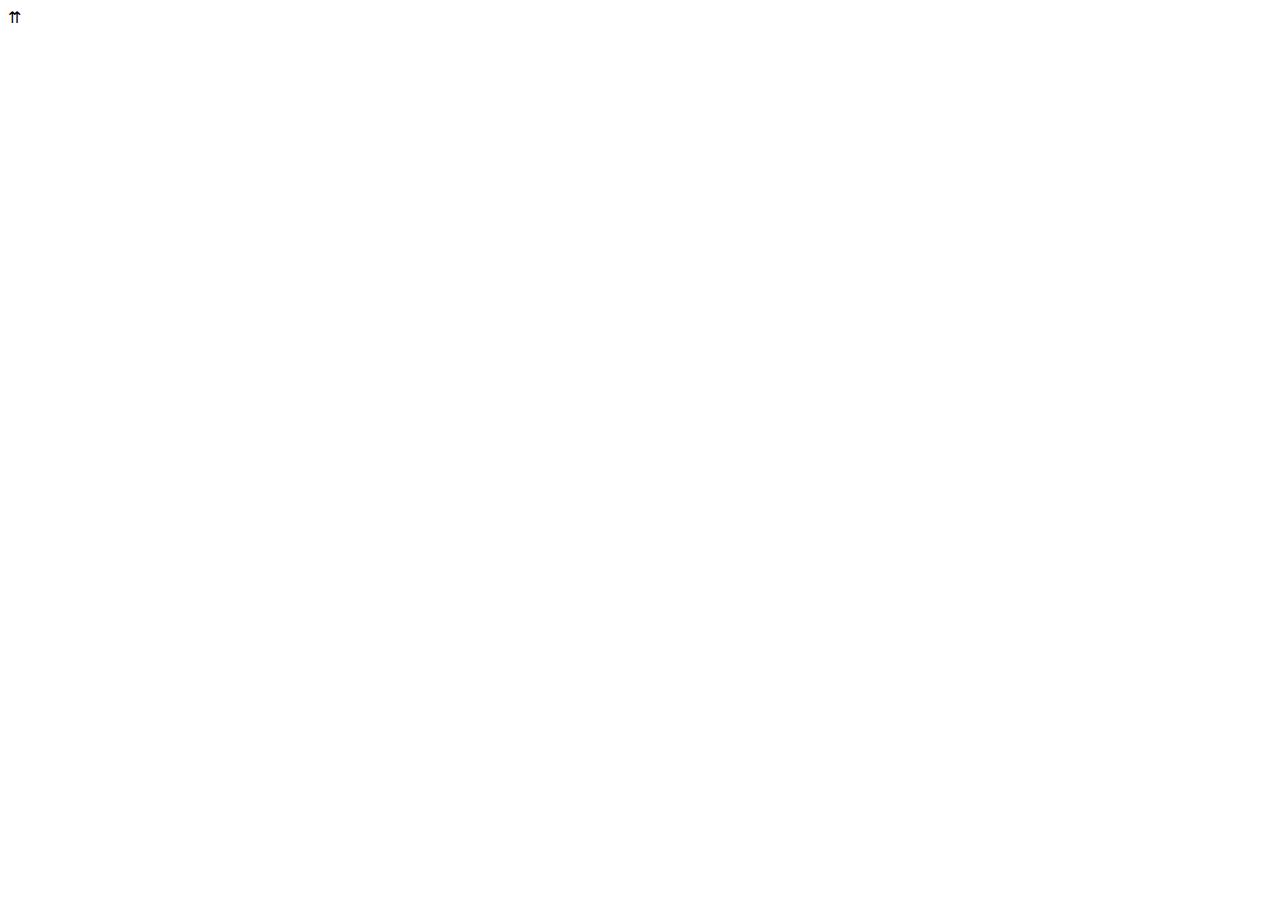
==== dashbord.html @ 9258c38b "landing page, register pages" ====
<!DOCTYPE html>
<html lang="en">
<head>
    <meta charset="UTF-8">
    <meta name="viewport" content="width=device-width, initial-scale=1.0">
    <title>Recruiter Dashbord | RecruIT</title>
</head>
<body>
    <section>

        <span>&#x21c8;</span>
    </section>
</body>
</html>
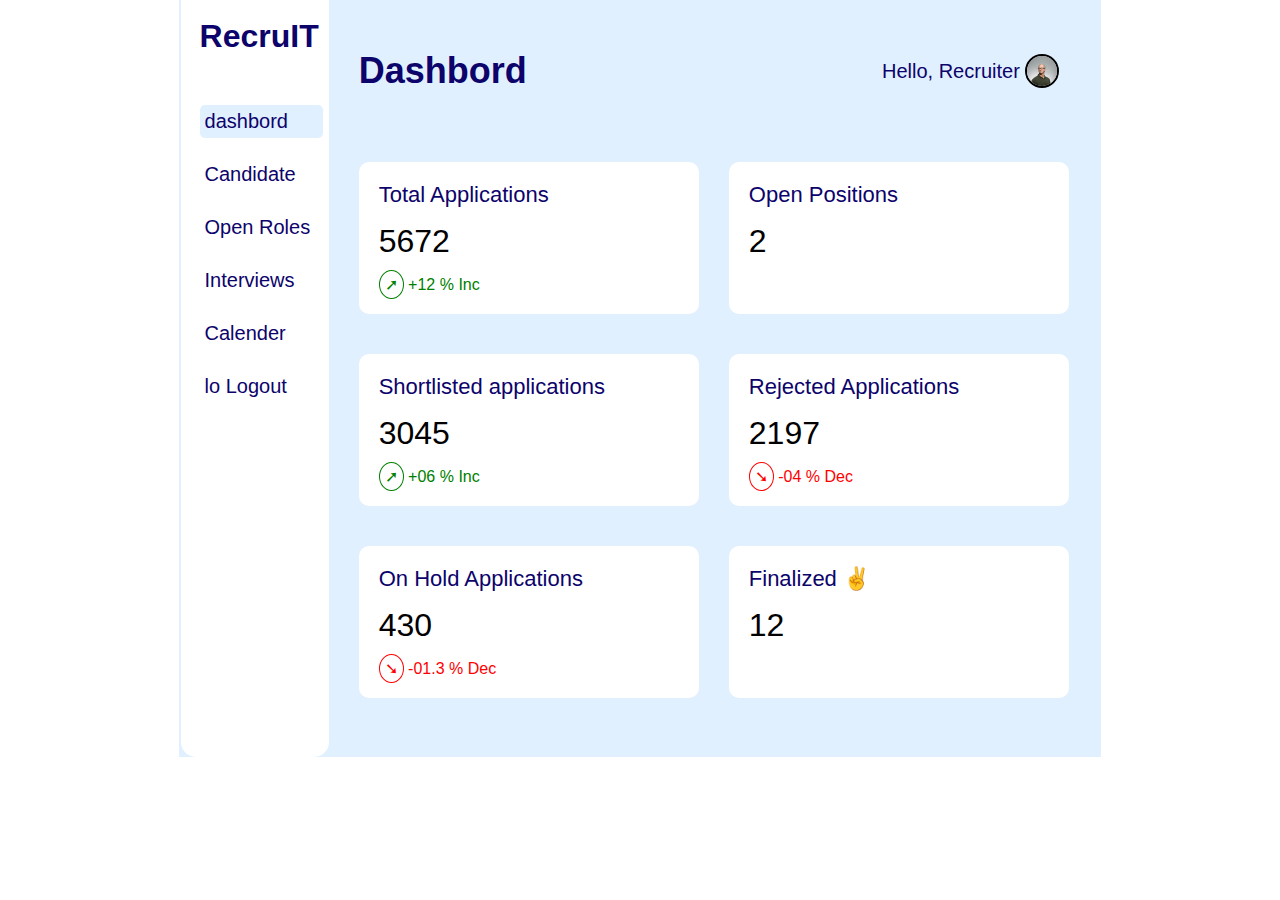
==== commit e56c0373: "dashbord completed" ====
--- a/dashbord.html
+++ b/dashbord.html
@@ -2,13 +2,97 @@
 <html lang="en">
 <head>
     <meta charset="UTF-8">
+    <link rel="stylesheet" href="./dashbord.css">
     <meta name="viewport" content="width=device-width, initial-scale=1.0">
     <title>Recruiter Dashbord | RecruIT</title>
 </head>
 <body>
-    <section>
-
-        <span>&#x21c8;</span>
+    <section class="dashbord_cont">
+        <!-- side bar -->
+        <aside class="nav_cont">
+            <div>
+                <h1 class="logo">RecruIT</h1>
+            </div>
+            <div class="nav_item bg_shade">
+                <p>dashbord</p>
+            </div>
+            <div class="nav_item">
+                <p>Candidate</p>
+            </div>
+            <div class="nav_item">
+                <p>Open Roles</p>
+            </div>
+            <div class="nav_item">
+                <p>Interviews</p>
+            </div>
+            <div class="nav_item">
+                <p>Calender</p>
+            </div>
+            <div class="nav_item">
+                <p><span>lo</span> Logout</p>
+            </div>
+        </aside>
+        <!-- main hero section -->
+        <section class="hero_container">
+            <div class="heading_cont">
+                <h1>Dashbord</h1>
+                <div class="hello_cont">
+                    <p>Hello, Recruiter</p>
+                    <div class="profile_img_cont1"><img class="profile_img1" src="./assets/recruiter_dp1.jpg" alt=""></div>
+                </div>
+            </div>
+            <div class="hero_body">
+                <!-- dashbord card type1 -->
+                <article class="dashbord_card1">
+                    <div class="card_title">
+                        <p>Total Applications</p>
+                    </div>
+                    <p class="margin_10 num_font">5672</p>
+                    <div>
+                        <p class="text_green"><span class="up_symbol">&#10138;</span> +12 % Inc</p>
+                    </div>
+                </article>
+                <article class="dashbord_card1">
+                    <div class="card_title">
+                        <p>Open Positions</p>
+                    </div>
+                    <p class="margin_10 num_font">2</p>
+                </article>
+                <article class="dashbord_card1">
+                    <div class="card_title">
+                        <p>Shortlisted applications</p>
+                    </div>
+                    <p class="margin_10 num_font">3045</p>
+                    <div>
+                        <p class="text_green"><span class="up_symbol">&#10138;</span> +06 % Inc</p>
+                    </div>
+                </article>
+                <article class="dashbord_card1">
+                    <div class="card_title">
+                        <p>Rejected Applications</p>
+                    </div>
+                    <p class="margin_10 num_font">2197</p>
+                    <div>
+                        <p class="text_red"><span class="down_symbol">&#10136;</span> -04 % Dec</p>
+                    </div>
+                </article>
+                <article class="dashbord_card1">
+                    <div class="card_title">
+                        <p>On Hold Applications</p>
+                    </div>
+                    <p class="margin_10 num_font">430</p>
+                    <div>
+                        <p class="text_red"><span class="down_symbol">&#10136;</span> -01.3 % Dec</p>
+                    </div>
+                </article>
+                <article class="dashbord_card1">
+                    <div class="card_title">
+                        <p>Finalized <span>&#x270C;</span></p>
+                    </div>
+                    <p class="margin_10 num_font">12</p>
+                </article>
+            </div>
+        </section>
     </section>
 </body>
 </html>--- a/dashbord.css
+++ b/dashbord.css
@@ -0,0 +1,140 @@
+*{
+    padding: 0 0;
+    margin: 0 0;
+    font-family: 'Gill Sans', 'Gill Sans MT', Calibri, 'Trebuchet MS', sans-serif;
+}
+body{
+    padding: 0 14vw;
+    color: #0c036b;
+
+}
+button{
+    cursor: pointer;
+}
+button:hover{
+    scale: 1.2;
+    /* animation-duration: 200ms; */
+    transition-duration: 300ms;
+}
+
+.logo{
+    color: #0c036b;
+    font-size: 32px;
+    margin-bottom: 50px;
+}
+body{
+}
+
+a{
+    text-decoration: none;
+}
+.dashbord_cont{
+    background-color: #e1f0ff;
+    display: flex;
+    padding: 0 2px;
+}
+.nav_cont{
+    height: 80vh;
+    width: 12vw;
+    padding: 2% 0;
+    padding-left: 2%;
+    padding-right: 10px;
+    border-bottom-left-radius: 15px;
+    border-bottom-right-radius: 15px;
+    background-color: #ffff;
+}
+.bg_shade{
+    background-color: #e1f0ff;
+}
+.nav_item{
+    /* border: 2px solid lightslategray; */
+    width: 95%;
+    padding: 5px 5px;
+    text-align: start;
+    border-radius: 5px;
+    font-size: 20px;
+    margin: 20px 0;
+    cursor: pointer;
+}
+.profile_img_cont1{
+    width: 30px;
+    height: 30px;
+    border-radius: 50%;
+    overflow: hidden;
+    border: 2px solid black;
+}
+.profile_img1{
+    width: inherit;
+}
+.heading_cont{
+    display: flex;
+    justify-content: space-between;
+    padding: 50px 0;
+}
+.heading_cont h1{
+    font-size: 36px;
+}
+.hello_cont{
+    display: flex;
+    align-items: center;
+    gap: 5px;
+    padding: 0 10px;
+    font-size: 20px;
+    font-weight: 500;
+}
+.hero_container{
+    width: 100%;
+    padding: 0 30px;
+}
+.hero_body{
+    display: flex;
+    justify-content: space-between;
+    flex-wrap: wrap;
+}
+.dashbord_card1{
+    background-color: #ffff;
+    width: 300px;
+    padding: 20px;
+    border-radius: 10px;
+    color: black;
+    margin: 20px 0;
+    cursor: pointer;
+}
+.border_box{
+    border: 1px solid #ffff;
+}
+.up_symbol{
+    padding: 5px;
+    border-radius: 50%;
+    overflow: hidden;
+    border: 1px solid green;
+    color: green;
+}
+.down_symbol{
+    padding: 5px;
+    border-radius: 50%;
+    overflow: hidden;
+    border: 1px solid red;
+    color: red;
+}
+.text_green{
+    color: green;
+}
+.text_red{
+    color: red;
+}
+.text_yellow{
+    color: yellow;
+}
+
+.card_title{
+    font-size: 22px;
+    color: #0c036b;
+}
+.margin_10{
+    margin: 15px 0;
+}
+.num_font{
+    font-size: 32px;
+    font: 800;
+}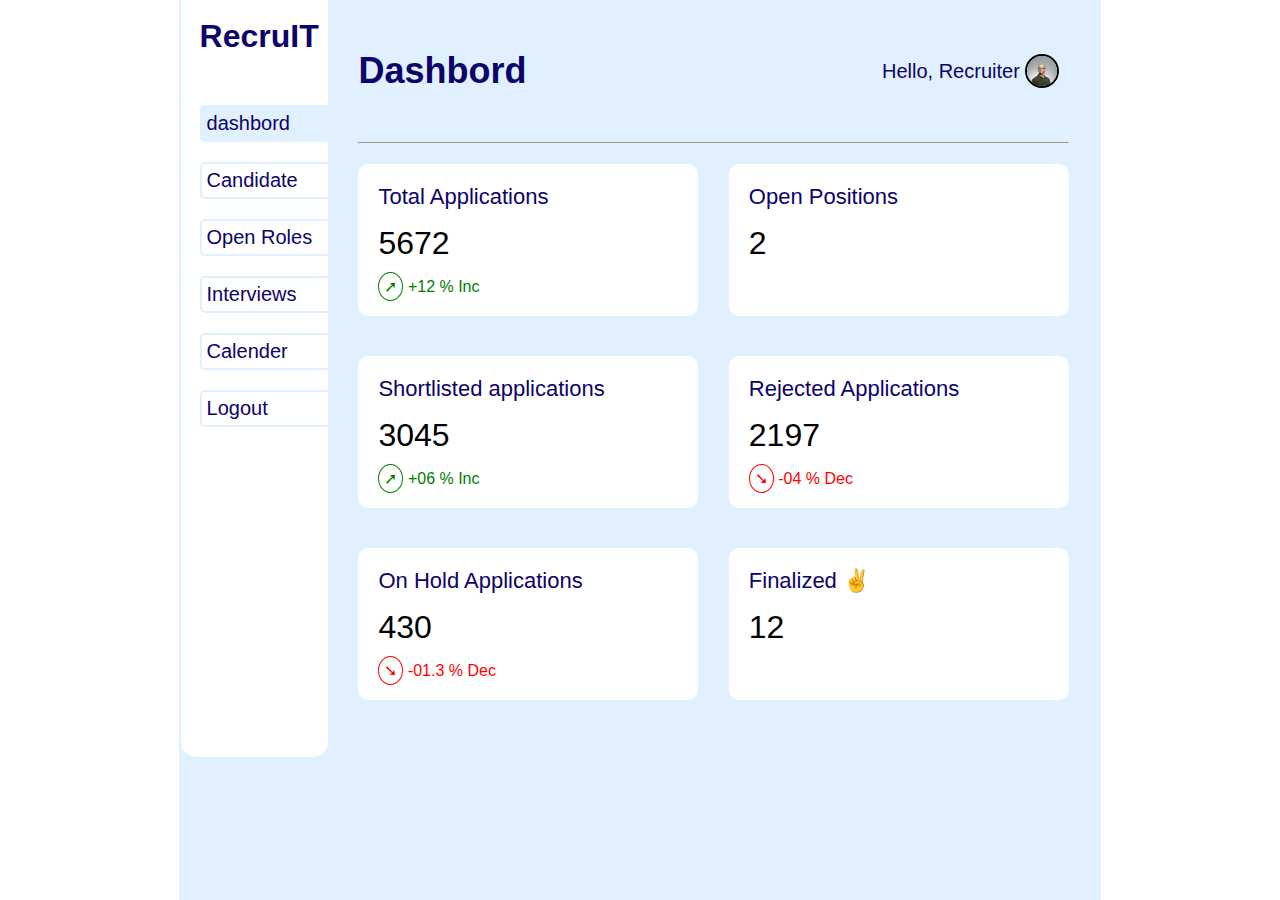
==== commit f23f04a0: "candidates, search funtionality" ====
--- a/dashbord.html
+++ b/dashbord.html
@@ -11,13 +11,13 @@
         <!-- side bar -->
         <aside class="nav_cont">
             <div>
-                <h1 class="logo">RecruIT</h1>
+                <a href="./index.html"><h1 class="logo">RecruIT</h1></a>
             </div>
             <div class="nav_item bg_shade">
                 <p>dashbord</p>
             </div>
             <div class="nav_item">
-                <p>Candidate</p>
+                <a href="./candidates.html"><p>Candidate</p></a>
             </div>
             <div class="nav_item">
                 <p>Open Roles</p>
@@ -29,7 +29,7 @@
                 <p>Calender</p>
             </div>
             <div class="nav_item">
-                <p><span>lo</span> Logout</p>
+                <p>Logout</p>
             </div>
         </aside>
         <!-- main hero section -->
@@ -41,6 +41,7 @@
                     <div class="profile_img_cont1"><img class="profile_img1" src="./assets/recruiter_dp1.jpg" alt=""></div>
                 </div>
             </div>
+            <hr>
             <div class="hero_body">
                 <!-- dashbord card type1 -->
                 <article class="dashbord_card1">
--- a/dashbord.css
+++ b/dashbord.css
@@ -22,19 +22,20 @@
     font-size: 32px;
     margin-bottom: 50px;
 }
-body{
-}
 
 a{
     text-decoration: none;
+    color: inherit;
 }
 .dashbord_cont{
     background-color: #e1f0ff;
     display: flex;
     padding: 0 2px;
+    min-height: 100vh;
 }
 .nav_cont{
     height: 80vh;
+    min-width: 100px;
     width: 12vw;
     padding: 2% 0;
     padding-left: 2%;
@@ -47,11 +48,13 @@
     background-color: #e1f0ff;
 }
 .nav_item{
-    /* border: 2px solid lightslategray; */
-    width: 95%;
+    border: 2px solid #e1f0ff;
+    width: 100%;
+    border-right: #ffff;
+    border-bottom-left-radius: 5px;
     padding: 5px 5px;
     text-align: start;
-    border-radius: 5px;
+    border-top-left-radius: 5px;
     font-size: 20px;
     margin: 20px 0;
     cursor: pointer;
